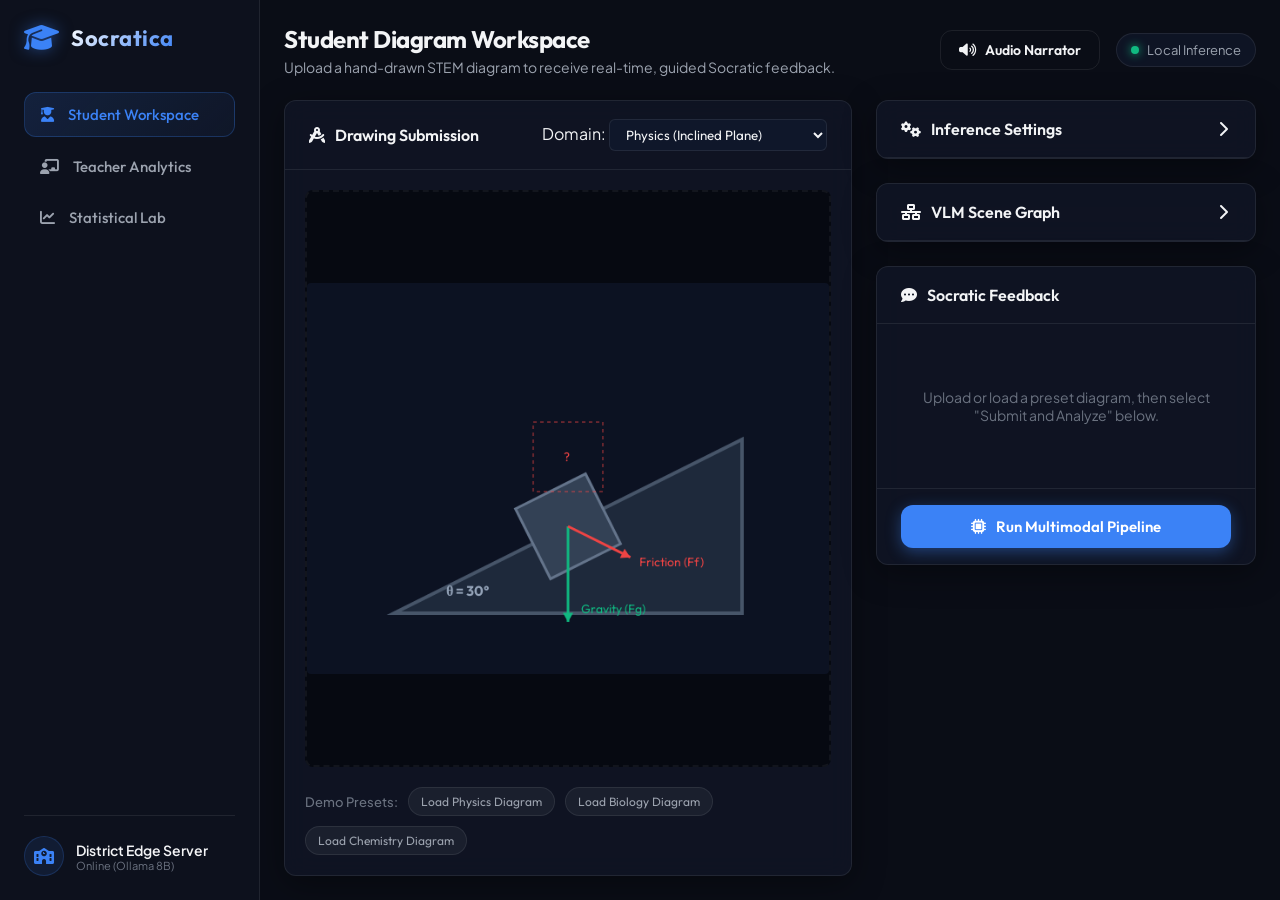
==== Multimodal LLM/frontend/index.html @ 5f51d207 "Initial commit" ====
<!DOCTYPE html>
<html lang="en">
<head>
    <meta charset="UTF-8">
    <meta name="viewport" content="width=device-width, initial-scale=1.0">
    <title>Socratica: Multimodal AI STEM Diagram Feedback System</title>
    <!-- Modern Premium Typography -->
    <link href="https://fonts.googleapis.com/css2?family=Outfit:wght@300;400;500;600;700&family=Plus+Jakarta+Sans:wght@300;400;500;600;700&display=swap" rel="stylesheet">
    <!-- FontAwesome for Dashboard Icons -->
    <link rel="stylesheet" href="https://cdnjs.cloudflare.com/ajax/libs/font-awesome/6.4.0/css/all.min.css">
    <!-- Stylesheet -->
    <link rel="stylesheet" href="styles.css">
</head>
<body>
    <div class="app-container">
        <!-- Sidebar Navigation -->
        <aside class="sidebar">
            <div class="brand">
                <i class="fa-solid fa-graduation-cap logo-icon"></i>
                <span class="logo-text">Socratica</span>
            </div>
            
            <nav class="nav-menu">
                <button class="nav-btn active" id="btn-tab-student" onclick="switchTab('student')">
                    <i class="fa-solid fa-user-graduate"></i>
                    <span>Student Workspace</span>
                </button>
                <button class="nav-btn" id="btn-tab-teacher" onclick="switchTab('teacher')">
                    <i class="fa-solid fa-chalkboard-user"></i>
                    <span>Teacher Analytics</span>
                </button>
                <button class="nav-btn" id="btn-tab-stats" onclick="switchTab('stats')">
                    <i class="fa-solid fa-chart-line"></i>
                    <span>Statistical Lab</span>
                </button>
            </nav>

            <div class="sidebar-footer">
                <div class="user-badge">
                    <div class="avatar"><i class="fa-solid fa-school"></i></div>
                    <div class="user-info">
                        <span class="user-name">District Edge Server</span>
                        <span class="user-role">Online (Ollama 8B)</span>
                    </div>
                </div>
            </div>
        </aside>

        <!-- Main Content Area -->
        <main class="main-content">
            <!-- Header bar -->
            <header class="app-header">
                <div class="header-title">
                    <h1 id="header-main-text">Student Diagram Workspace</h1>
                    <p id="header-sub-text">Upload a hand-drawn STEM diagram to receive real-time, guided Socratic feedback.</p>
                </div>
                <div class="header-actions">
                    <button class="action-btn outline" onclick="toggleAccessibilityMode()">
                        <i class="fa-solid fa-volume-high" id="audio-icon"></i>
                        <span>Audio Narrator</span>
                    </button>
                    <div class="connection-status">
                        <span class="status-indicator online"></span>
                        <span>Local Inference</span>
                    </div>
                </div>
            </header>

            <!-- ================= STUDENT WORKSPACE TAB ================= -->
            <section id="tab-student" class="tab-content active">
                <div class="workspace-grid">
                    <!-- Left: Upload & Canvas Overlay -->
                    <div class="card canvas-card">
                        <div class="card-header">
                            <h3><i class="fa-solid fa-compass-drafting text-primary"></i> Drawing Submission</h3>
                            <div class="domain-selector">
                                <label for="domain-select">Domain:</label>
                                <select id="domain-select" onchange="onDomainChange()">
                                    <option value="physics">Physics (Inclined Plane)</option>
                                    <option value="biology">Biology (Plant Cell)</option>
                                    <option value="chemistry">Chemistry (Water Lewis Dot)</option>
                                </select>
                            </div>
                        </div>

                        <div class="canvas-container" id="canvas-container">
                            <div class="drop-zone" id="drop-zone">
                                <i class="fa-solid fa-cloud-arrow-up upload-icon"></i>
                                <p class="primary-text">Drag student diagram here or click to browse</p>
                                <p class="secondary-text">Supports JPG, PNG, WEBP</p>
                                <input type="file" id="file-input" style="display: none;" accept="image/*">
                            </div>
                            <!-- Live Interactive Canvas Overlay -->
                            <div class="image-wrapper" id="image-wrapper" style="display: none;">
                                <img id="uploaded-img" src="" alt="Student diagram submission">
                                <canvas id="overlay-canvas"></canvas>
                            </div>
                        </div>

                        <div class="demo-quick-uploads">
                            <span class="demo-label">Demo Presets:</span>
                            <button class="demo-pill" onclick="loadDemoPreset('physics')">Load Physics Diagram</button>
                            <button class="demo-pill" onclick="loadDemoPreset('biology')">Load Biology Diagram</button>
                            <button class="demo-pill" onclick="loadDemoPreset('chemistry')">Load Chemistry Diagram</button>
                        </div>
                    </div>

                    <!-- Right: Settings, Scene Graph & AI Feedback -->
                    <div class="workspace-sidebar">
                        <!-- Pipeline Settings Box -->
                        <div class="card collapsed" id="settings-card">
                            <div class="card-header collapsible" onclick="toggleCard('settings-card')">
                                <h3><i class="fa-solid fa-gears text-primary"></i> Inference Settings</h3>
                                <i class="fa-solid fa-chevron-down toggle-arrow"></i>
                            </div>
                            <div class="card-body">
                                <div class="control-group" style="margin-bottom: 12px;">
                                    <label for="vlm-provider-select" style="font-size: 13px; font-weight: 500;">VLM Engine:</label>
                                    <select id="vlm-provider-select" onchange="toggleApiInputs()" style="width: 100%; background-color: #0f172a; color: var(--text-primary); border: 1px solid var(--border-color); border-radius: 6px; padding: 6px 12px; margin-top: 4px; outline: none; cursor: pointer;">
                                        <option value="mock">Mock (Demo Mode)</option>
                                        <option value="ollama">Ollama (Local VLM)</option>
                                        <option value="nvidia">Nvidia NIM (Cloud VLM)</option>
                                    </select>
                                </div>
                                <div class="control-group" style="margin-bottom: 12px;">
                                    <label for="llm-provider-select" style="font-size: 13px; font-weight: 500;">LLM Engine:</label>
                                    <select id="llm-provider-select" onchange="toggleApiInputs()" style="width: 100%; background-color: #0f172a; color: var(--text-primary); border: 1px solid var(--border-color); border-radius: 6px; padding: 6px 12px; margin-top: 4px; outline: none; cursor: pointer;">
                                        <option value="mock">Mock (Demo Mode)</option>
                                        <option value="ollama">Ollama (Local LLM)</option>
                                        <option value="nvidia">Nvidia NIM (Cloud LLM)</option>
                                    </select>
                                </div>
                                <div id="nvidia-key-container" class="control-group" style="display: none; margin-bottom: 12px;">
                                    <label for="nvidia-api-key" style="font-size: 13px; font-weight: 500;">NVIDIA API Key:</label>
                                    <input type="password" id="nvidia-api-key" placeholder="Enter nvapi-..." style="width: 100%; background-color: #0f172a; color: var(--text-primary); border: 1px solid var(--border-color); border-radius: 6px; padding: 6px 12px; margin-top: 4px; outline: none;">
                                </div>
                                <div id="ollama-url-container" class="control-group" style="display: none; margin-bottom: 12px;">
                                    <label for="ollama-base-url" style="font-size: 13px; font-weight: 500;">Ollama Base URL:</label>
                                    <input type="text" id="ollama-base-url" value="http://localhost:11434" style="width: 100%; background-color: #0f172a; color: var(--text-primary); border: 1px solid var(--border-color); border-radius: 6px; padding: 6px 12px; margin-top: 4px; outline: none;">
                                </div>
                            </div>
                        </div>

                        <!-- Scene Graph Box -->
                        <div class="card collapsed" id="scenegraph-card">
                            <div class="card-header collapsible" onclick="toggleCard('scenegraph-card')">
                                <h3><i class="fa-solid fa-network-wired text-purple"></i> VLM Scene Graph</h3>
                                <i class="fa-solid fa-chevron-down toggle-arrow"></i>
                            </div>
                            <div class="card-body">
                                <div id="scenegraph-placeholder" class="placeholder-content">
                                    Analyze a diagram to see the extracted visual relationships.
                                </div>
                                <pre id="scenegraph-json" class="json-code" style="display: none;"></pre>
                            </div>
                        </div>

                        <!-- Feedback Panel -->
                        <div class="card" id="feedback-card">
                            <div class="card-header">
                                <h3><i class="fa-solid fa-comment-dots text-emerald"></i> Socratic Feedback</h3>
                            </div>
                            <div class="card-body feedback-body">
                                <div id="feedback-placeholder" class="placeholder-content">
                                    Upload or load a preset diagram, then select "Submit and Analyze" below.
                                </div>
                                <div id="feedback-content" style="display: none;">
                                    <div class="misconceptions-log">
                                        <h4>Detected Conceptual Gaps</h4>
                                        <div id="misconception-list"></div>
                                    </div>

                                    <div class="chat-thread">
                                        <div class="chat-message bot">
                                            <div class="avatar-sm"><i class="fa-solid fa-robot"></i></div>
                                            <div class="message-bubble" id="socratic-prompt-bubble"></div>
                                        </div>
                                    </div>
                                </div>
                            </div>
                            <div class="card-footer">
                                <button class="btn btn-primary btn-full" id="btn-submit-diagram" onclick="submitDiagram()">
                                    <i class="fa-solid fa-microchip"></i> Run Multimodal Pipeline
                                </button>
                            </div>
                        </div>
                    </div>
                </div>
            </section>

            <!-- ================= TEACHER ANALYTICS TAB ================= -->
            <section id="tab-teacher" class="tab-content">
                <div class="teacher-grid">
                    <!-- Top stats cards -->
                    <div class="metrics-row">
                        <div class="metric-card card">
                            <span class="metric-label">Assessment Class Size</span>
                            <span class="metric-value" id="metrics-class-size">28</span>
                            <span class="metric-trend text-green"><i class="fa-solid fa-circle-check"></i> Standard Cohort</span>
                        </div>
                        <div class="metric-card card">
                            <span class="metric-label">Class Normalized Gain (g)</span>
                            <span class="metric-value" id="metrics-learning-gain">0.485</span>
                            <span class="metric-trend text-green"><i class="fa-solid fa-arrow-trend-up"></i> +14% vs Static Feedback</span>
                        </div>
                        <div class="metric-card card">
                            <span class="metric-label">Active Misconceptions</span>
                            <span class="metric-value text-red" id="metrics-active-errors">2</span>
                            <span class="metric-trend text-red" id="metrics-attention-note"><i class="fa-solid fa-triangle-exclamation"></i> Action Needed</span>
                        </div>
                    </div>

                    <div class="analytics-row">
                        <!-- Heatmap Chart -->
                        <div class="card chart-card">
                            <div class="card-header">
                                <h3><i class="fa-solid fa-fire text-red"></i> Misconception Distribution Heatmap</h3>
                            </div>
                            <div class="card-body">
                                <p class="chart-desc">Tracks which learning errors are most prevalent across the class.</p>
                                <div class="bar-chart-container" id="bar-chart">
                                    <!-- Bar rows generated dynamically -->
                                </div>
                            </div>
                        </div>

                        <!-- Longitudinal Track -->
                        <div class="card timeline-card">
                            <div class="card-header">
                                <h3><i class="fa-solid fa-clock-rotate-left text-blue"></i> Longitudinal Student Progress</h3>
                            </div>
                            <div class="card-body">
                                <p class="chart-desc">Monitors single-student error correction path across four consecutive tasks.</p>
                                <div class="longitudinal-timeline" id="longitudinal-timeline">
                                    <!-- Timeline points generated dynamically -->
                                </div>
                            </div>
                        </div>
                    </div>

                    <!-- Taxonomy Explorer -->
                    <div class="card taxonomy-card">
                        <div class="card-header">
                            <h3><i class="fa-solid fa-database text-purple"></i> AAAS Project 2061 & MaLT Taxonomy Reference</h3>
                        </div>
                        <div class="card-body">
                            <div class="taxonomy-explorer" id="taxonomy-explorer">
                                <!-- Collapsible taxonomy list generated dynamically -->
                            </div>
                        </div>
                    </div>
                </div>
            </section>

            <!-- ================= STATISTICAL LAB TAB ================= -->
            <section id="tab-stats" class="tab-content">
                <div class="stats-grid">
                    <!-- Left: Control sliders -->
                    <div class="card stats-control-card">
                        <div class="card-header">
                            <h3><i class="fa-solid fa-sliders text-primary"></i> Pre-Registered Parameters</h3>
                        </div>
                        <div class="card-body">
                            <div class="control-group">
                                <div class="control-labels">
                                    <label for="slider-power">Statistical Power (1 - β)</label>
                                    <span class="val-display" id="val-power">80%</span>
                                </div>
                                <input type="range" id="slider-power" min="0.70" max="0.95" step="0.05" value="0.80" oninput="updateStatsParams()">
                            </div>

                            <div class="control-group">
                                <div class="control-labels">
                                    <label for="slider-alpha">Significance Level (α)</label>
                                    <span class="val-display" id="val-alpha">0.05</span>
                                </div>
                                <input type="range" id="slider-alpha" min="0.01" max="0.10" step="0.01" value="0.05" oninput="updateStatsParams()">
                            </div>

                            <div class="control-group">
                                <div class="control-labels">
                                    <label for="slider-effect">Min Detectable Effect Size (d)</label>
                                    <span class="val-display" id="val-effect">0.30</span>
                                </div>
                                <input type="range" id="slider-effect" min="0.15" max="0.60" step="0.05" value="0.30" oninput="updateStatsParams()">
                            </div>

                            <button class="btn btn-secondary btn-full margin-top" onclick="triggerStatisticalRun()">
                                <i class="fa-solid fa-calculator"></i> Run Significance Calculations
                            </button>
                        </div>
                    </div>

                    <!-- Right: Results Card -->
                    <div class="card stats-results-card">
                        <div class="card-header">
                            <h3><i class="fa-solid fa-clipboard-check text-green"></i> Hypothesis Test Analysis</h3>
                        </div>
                        <div class="card-body">
                            <div class="stats-results-flex">
                                <div class="cohort-summary-box">
                                    <h4>Calculated Minimum Sample Size</h4>
                                    <div class="n-value" id="stats-n-value">175</div>
                                    <p class="n-subtext">Students needed per group (Control / Treatment)</p>
                                </div>
                                <div class="cohort-summary-box">
                                    <h4>Significance Outcome</h4>
                                    <div class="p-value" id="stats-p-value">p = 0.0031</div>
                                    <p class="p-subtext text-green" id="stats-verdict-text">Significant (p < 0.05)</p>
                                </div>
                            </div>

                            <div class="stats-details-table">
                                <div class="table-header-row">
                                    <span>Metric</span>
                                    <span>Control (Static)</span>
                                    <span>Treatment (Socratic)</span>
                                </div>
                                <div class="table-row">
                                    <span>Sample Mean (Normalized Gain)</span>
                                    <span id="stat-mean-control">0.380</span>
                                    <span id="stat-mean-treatment">0.490</span>
                                </div>
                                <div class="table-row">
                                    <span>Cohen's d Effect Size</span>
                                    <span colspan="2" class="text-bold" id="stat-effect-size">0.312</span>
                                </div>
                                <div class="table-row">
                                    <span>Welch's t-statistic</span>
                                    <span colspan="2" id="stat-t-value">2.915</span>
                                </div>
                            </div>
                        </div>
                    </div>
                </div>
            </section>
        </main>
    </div>

    <!-- Script loading -->
    <script src="app.js?v=1.0.2"></script>
</body>
</html>
---- Multimodal LLM/frontend/styles.css ----
/* Design System & Root Tokens */
:root {
    --bg-base: #0a0d16;
    --bg-surface: rgba(18, 24, 41, 0.7);
    --bg-surface-solid: #121829;
    --border-color: rgba(255, 255, 255, 0.08);
    --text-primary: #f3f4f6;
    --text-secondary: #9ca3af;
    --text-muted: #6b7280;
    
    --color-primary: #3b82f6; /* Electric Blue */
    --color-primary-hover: #2563eb;
    --color-emerald: #10b981; /* Socratic Emerald */
    --color-purple: #8b5cf6; /* Visual VLM Purple */
    --color-red: #ef4444; /* Error Crimson */
    --color-blue: #0ea5e9;
    
    --font-heading: 'Outfit', sans-serif;
    --font-body: 'Plus Jakarta Sans', sans-serif;
    --shadow-premium: 0 8px 32px 0 rgba(0, 0, 0, 0.37);
    --border-radius: 12px;
}

* {
    box-sizing: border-box;
    margin: 0;
    padding: 0;
}

body {
    background-color: var(--bg-base);
    color: var(--text-primary);
    font-family: var(--font-body);
    overflow: hidden;
    height: 100vh;
}

/* App Container Layout */
.app-container {
    display: flex;
    height: 100vh;
    width: 100vw;
}

/* Sidebar Navigation Styling */
.sidebar {
    width: 260px;
    background-color: #0d111d;
    border-right: 1px solid var(--border-color);
    display: flex;
    flex-direction: column;
    padding: 24px;
    flex-shrink: 0;
}

.brand {
    display: flex;
    align-items: center;
    gap: 12px;
    margin-bottom: 40px;
}

.logo-icon {
    font-size: 28px;
    color: var(--color-primary);
    text-shadow: 0 0 15px rgba(59, 130, 246, 0.5);
}

.logo-text {
    font-family: var(--font-heading);
    font-size: 22px;
    font-weight: 700;
    letter-spacing: 0.5px;
    background: linear-gradient(135deg, #fff 0%, #3b82f6 100%);
    -webkit-background-clip: text;
    -webkit-text-fill-color: transparent;
}

.nav-menu {
    display: flex;
    flex-direction: column;
    gap: 8px;
    flex-grow: 1;
}

.nav-btn {
    display: flex;
    align-items: center;
    gap: 14px;
    background: none;
    border: none;
    color: var(--text-secondary);
    padding: 12px 16px;
    font-size: 15px;
    font-family: var(--font-heading);
    font-weight: 500;
    border-radius: var(--border-radius);
    cursor: pointer;
    transition: all 0.2s ease;
    text-align: left;
}

.nav-btn:hover {
    background-color: rgba(255, 255, 255, 0.03);
    color: var(--text-primary);
}

.nav-btn.active {
    background: linear-gradient(135deg, rgba(59, 130, 246, 0.15) 0%, rgba(59, 130, 246, 0.05) 100%);
    color: var(--color-primary);
    border: 1px solid rgba(59, 130, 246, 0.25);
}

.sidebar-footer {
    border-top: 1px solid var(--border-color);
    padding-top: 20px;
}

.user-badge {
    display: flex;
    align-items: center;
    gap: 12px;
}

.avatar {
    width: 40px;
    height: 40px;
    border-radius: 50%;
    background-color: rgba(59, 130, 246, 0.1);
    display: flex;
    align-items: center;
    justify-content: center;
    color: var(--color-primary);
    font-size: 16px;
    border: 1px solid rgba(59, 130, 246, 0.2);
}

.user-info {
    display: flex;
    flex-direction: column;
}

.user-name {
    font-size: 14px;
    font-weight: 600;
}

.user-role {
    font-size: 11px;
    color: var(--text-muted);
}

/* Main Content Area */
.main-content {
    flex-grow: 1;
    display: flex;
    flex-direction: column;
    background-color: var(--bg-base);
    padding: 24px;
    overflow-y: auto;
}

/* Header bar */
.app-header {
    display: flex;
    justify-content: space-between;
    align-items: center;
    margin-bottom: 24px;
}

.header-title h1 {
    font-family: var(--font-heading);
    font-size: 24px;
    font-weight: 700;
    letter-spacing: -0.5px;
    margin-bottom: 4px;
}

.header-title p {
    color: var(--text-secondary);
    font-size: 14px;
}

.header-actions {
    display: flex;
    align-items: center;
    gap: 16px;
}

.action-btn {
    display: flex;
    align-items: center;
    gap: 8px;
    padding: 10px 18px;
    border-radius: var(--border-radius);
    font-family: var(--font-heading);
    font-weight: 600;
    cursor: pointer;
    font-size: 14px;
    transition: all 0.2s ease;
}

.action-btn.outline {
    background: none;
    border: 1px solid var(--border-color);
    color: var(--text-primary);
}

.action-btn.outline:hover {
    background-color: rgba(255, 255, 255, 0.05);
    border-color: var(--text-secondary);
}

.connection-status {
    display: flex;
    align-items: center;
    gap: 8px;
    font-size: 13px;
    color: var(--text-secondary);
    background-color: #0e1424;
    padding: 8px 14px;
    border-radius: 40px;
    border: 1px solid var(--border-color);
}

.status-indicator {
    width: 8px;
    height: 8px;
    border-radius: 50%;
}

.status-indicator.online {
    background-color: var(--color-emerald);
    box-shadow: 0 0 10px var(--color-emerald);
}

/* Tab Structure */
.tab-content {
    display: none;
    flex-grow: 1;
    height: calc(100vh - 120px);
}

.tab-content.active {
    display: block;
}

/* General Card Design (Glassmorphism) */
.card {
    background: var(--bg-surface);
    backdrop-filter: blur(12px);
    -webkit-backdrop-filter: blur(12px);
    border: 1px solid var(--border-color);
    border-radius: var(--border-radius);
    display: flex;
    flex-direction: column;
    overflow: hidden;
    box-shadow: var(--shadow-premium);
}

.card-header {
    padding: 18px 24px;
    border-bottom: 1px solid var(--border-color);
    display: flex;
    justify-content: space-between;
    align-items: center;
}

.card-header h3 {
    font-family: var(--font-heading);
    font-size: 16px;
    font-weight: 600;
    display: flex;
    align-items: center;
    gap: 10px;
}

.card-body {
    padding: 24px;
    flex-grow: 1;
    overflow-y: auto;
}

.card-footer {
    padding: 16px 24px;
    border-top: 1px solid var(--border-color);
}

/* Buttons */
.btn {
    padding: 12px 24px;
    border: none;
    border-radius: var(--border-radius);
    font-family: var(--font-heading);
    font-weight: 600;
    cursor: pointer;
    font-size: 15px;
    display: flex;
    align-items: center;
    justify-content: center;
    gap: 10px;
    transition: all 0.2s ease;
}

.btn-primary {
    background-color: var(--color-primary);
    color: #fff;
    box-shadow: 0 4px 15px rgba(59, 130, 246, 0.4);
}

.btn-primary:hover {
    background-color: var(--color-primary-hover);
    transform: translateY(-1px);
}

.btn-secondary {
    background-color: var(--color-emerald);
    color: #fff;
    box-shadow: 0 4px 15px rgba(16, 185, 129, 0.3);
}

.btn-secondary:hover {
    background-color: #059669;
    transform: translateY(-1px);
}

.btn-full {
    width: 100%;
}

/* ================= STUDENT WORKSPACE STYLING ================= */
.workspace-grid {
    display: grid;
    grid-template-columns: 1fr 380px;
    gap: 24px;
    height: 100%;
}

.canvas-card {
    height: 100%;
}

.domain-selector select {
    background-color: #0f172a;
    color: var(--text-primary);
    border: 1px solid var(--border-color);
    border-radius: 6px;
    padding: 6px 12px;
    font-family: var(--font-heading);
    cursor: pointer;
    outline: none;
}

.canvas-container {
    flex-grow: 1;
    display: flex;
    align-items: center;
    justify-content: center;
    background-color: #060911;
    border: 2px dashed rgba(255, 255, 255, 0.05);
    margin: 20px;
    border-radius: 8px;
    overflow: hidden;
    position: relative;
    min-height: 380px;
}

.drop-zone {
    text-align: center;
    padding: 40px;
    cursor: pointer;
    transition: background-color 0.2s ease;
}

.drop-zone:hover {
    background-color: rgba(255, 255, 255, 0.01);
}

.upload-icon {
    font-size: 48px;
    color: var(--text-muted);
    margin-bottom: 16px;
}

.drop-zone .primary-text {
    font-size: 15px;
    font-weight: 500;
    margin-bottom: 6px;
}

.drop-zone .secondary-text {
    color: var(--text-muted);
    font-size: 13px;
}

.image-wrapper {
    position: relative;
    max-width: 100%;
    max-height: 100%;
    display: flex;
    align-items: center;
    justify-content: center;
}

#uploaded-img {
    max-width: 100%;
    max-height: 480px;
    display: block;
    border-radius: 4px;
}

#overlay-canvas {
    position: absolute;
    top: 0;
    left: 0;
    width: 100%;
    height: 100%;
    pointer-events: none; /* Let clicks pass through if needed */
}

.demo-quick-uploads {
    display: flex;
    align-items: center;
    gap: 10px;
    padding: 0 20px 20px 20px;
    flex-wrap: wrap;
}

.demo-label {
    font-size: 13px;
    color: var(--text-muted);
    font-weight: 500;
}

.demo-pill {
    background-color: rgba(255, 255, 255, 0.05);
    border: 1px solid var(--border-color);
    color: var(--text-secondary);
    padding: 6px 12px;
    border-radius: 40px;
    font-size: 12px;
    font-family: var(--font-heading);
    cursor: pointer;
    transition: all 0.2s ease;
}

.demo-pill:hover {
    background-color: var(--color-primary);
    color: #fff;
    border-color: var(--color-primary);
}

/* Sidebar Columns */
.workspace-sidebar {
    display: flex;
    flex-direction: column;
    gap: 24px;
    height: 100%;
}

.collapsible {
    cursor: pointer;
}

.toggle-arrow {
    transition: transform 0.3s ease;
}

.card.collapsed .toggle-arrow {
    transform: rotate(-90deg);
}

.card.collapsed .card-body {
    display: none;
}

.json-code {
    background-color: #070913;
    padding: 14px;
    border-radius: 6px;
    font-family: monospace;
    font-size: 11px;
    color: #cbd5e1;
    overflow-x: auto;
    max-height: 200px;
}

.feedback-body {
    display: flex;
    flex-direction: column;
    gap: 16px;
}

.placeholder-content {
    color: var(--text-muted);
    font-size: 14px;
    text-align: center;
    padding: 40px 20px;
    display: flex;
    align-items: center;
    justify-content: center;
    height: 100%;
}

/* Socratic log elements */
.misconceptions-log {
    background-color: rgba(239, 68, 68, 0.04);
    border: 1px solid rgba(239, 68, 68, 0.15);
    border-radius: 8px;
    padding: 14px;
    margin-bottom: 12px;
}

.misconceptions-log h4 {
    font-size: 13px;
    font-family: var(--font-heading);
    color: var(--color-red);
    margin-bottom: 8px;
}

.misconceptions-log .error-badge {
    display: flex;
    justify-content: space-between;
    align-items: center;
    background-color: rgba(239, 68, 68, 0.08);
    padding: 6px 10px;
    border-radius: 4px;
    font-size: 12px;
    margin-top: 6px;
    border: 1px solid rgba(239, 68, 68, 0.1);
}

.error-badge .code-tag {
    font-family: var(--font-heading);
    font-weight: 700;
    color: var(--color-red);
}

/* Chat bubble dialogue styling */
.chat-thread {
    display: flex;
    flex-direction: column;
    gap: 12px;
}

.chat-message {
    display: flex;
    gap: 10px;
    align-items: flex-start;
}

.avatar-sm {
    width: 32px;
    height: 32px;
    border-radius: 50%;
    background-color: rgba(16, 185, 129, 0.1);
    display: flex;
    align-items: center;
    justify-content: center;
    color: var(--color-emerald);
    border: 1px solid rgba(16, 185, 129, 0.2);
}

.message-bubble {
    background-color: #162035;
    padding: 12px 16px;
    border-radius: 0 12px 12px 12px;
    font-size: 14px;
    line-height: 1.5;
    color: #e5e7eb;
    max-width: 85%;
}

/* ================= TEACHER WORKSPACE STYLING ================= */
.teacher-grid {
    display: flex;
    flex-direction: column;
    gap: 24px;
    padding-bottom: 40px;
}

.metrics-row {
    display: grid;
    grid-template-columns: repeat(3, 1fr);
    gap: 24px;
}

.metric-card {
    padding: 20px 24px;
}

.metric-label {
    font-size: 13px;
    color: var(--text-muted);
    font-weight: 500;
    text-transform: uppercase;
    letter-spacing: 0.5px;
    margin-bottom: 6px;
}

.metric-value {
    font-family: var(--font-heading);
    font-size: 32px;
    font-weight: 700;
    margin-bottom: 6px;
}

.metric-value.text-red {
    color: var(--color-red);
}

.metric-trend {
    font-size: 12px;
    font-weight: 600;
}

.text-green { color: var(--color-emerald); }
.text-red { color: var(--color-red); }
.text-bold { font-weight: 700; }

.analytics-row {
    display: grid;
    grid-template-columns: 1fr 420px;
    gap: 24px;
}

.chart-desc {
    font-size: 13px;
    color: var(--text-muted);
    margin-bottom: 20px;
}

/* Custom Heatmap/Bar chart generated dynamically */
.bar-chart-container {
    display: flex;
    flex-direction: column;
    gap: 16px;
}

.bar-row {
    display: flex;
    flex-direction: column;
    gap: 6px;
}

.bar-labels {
    display: flex;
    justify-content: space-between;
    font-size: 13px;
    font-weight: 500;
}

.bar-track {
    height: 12px;
    background-color: rgba(255, 255, 255, 0.03);
    border-radius: 10px;
    overflow: hidden;
    border: 1px solid var(--border-color);
}

.bar-fill {
    height: 100%;
    background: linear-gradient(90deg, var(--color-primary) 0%, var(--color-purple) 100%);
    border-radius: 10px;
    width: 0%; /* Animates in JS */
    transition: width 1s cubic-bezier(0.4, 0, 0.2, 1);
}

.bar-fill.warning {
    background: linear-gradient(90deg, var(--color-red) 0%, #f97316 100%);
}

/* Longitudinal Progress nodes */
.longitudinal-timeline {
    display: flex;
    flex-direction: column;
    gap: 20px;
    padding-left: 10px;
    position: relative;
}

.longitudinal-timeline::before {
    content: '';
    position: absolute;
    left: 16px;
    top: 10px;
    bottom: 10px;
    width: 2px;
    background-color: var(--border-color);
}

.timeline-point {
    display: flex;
    gap: 20px;
    position: relative;
}

.timeline-bullet {
    width: 14px;
    height: 14px;
    border-radius: 50%;
    background-color: var(--bg-surface-solid);
    border: 3px solid var(--color-primary);
    z-index: 2;
    margin-top: 4px;
    margin-left: 10px;
    box-shadow: 0 0 10px rgba(59, 130, 246, 0.5);
}

.timeline-bullet.resolved {
    border-color: var(--color-emerald);
    box-shadow: 0 0 10px rgba(16, 185, 129, 0.5);
}

.timeline-info {
    display: flex;
    flex-direction: column;
    gap: 4px;
}

.timeline-title {
    font-size: 14px;
    font-weight: 600;
}

.timeline-desc {
    font-size: 12px;
    color: var(--text-secondary);
}

/* Taxonomy collapsible view */
.taxonomy-explorer {
    display: flex;
    flex-direction: column;
    gap: 12px;
}

.taxonomy-node {
    border: 1px solid var(--border-color);
    border-radius: 8px;
    background-color: rgba(255, 255, 255, 0.01);
}

.taxonomy-title {
    padding: 12px 18px;
    font-size: 14px;
    font-weight: 600;
    cursor: pointer;
    display: flex;
    justify-content: space-between;
    align-items: center;
}

.taxonomy-details {
    padding: 14px 18px;
    border-top: 1px solid var(--border-color);
    font-size: 13px;
    color: var(--text-secondary);
    display: none;
    background-color: rgba(0, 0, 0, 0.2);
}

.taxonomy-node.open .taxonomy-details {
    display: block;
}

.taxonomy-node.open .toggle-arrow {
    transform: rotate(180deg);
}

/* ================= STATISTICAL LAB STYLING ================= */
.stats-grid {
    display: grid;
    grid-template-columns: 340px 1fr;
    gap: 24px;
    height: 100%;
}

.control-group {
    margin-bottom: 24px;
}

.control-labels {
    display: flex;
    justify-content: space-between;
    font-size: 13px;
    margin-bottom: 8px;
    font-weight: 500;
}

.val-display {
    color: var(--color-primary);
    font-weight: 700;
}

input[type="range"] {
    width: 100%;
    accent-color: var(--color-primary);
    background-color: rgba(255, 255, 255, 0.1);
    height: 6px;
    border-radius: 3px;
    outline: none;
}

.margin-top {
    margin-top: 32px;
}

.stats-results-flex {
    display: flex;
    gap: 24px;
    margin-bottom: 32px;
}

.cohort-summary-box {
    flex: 1;
    background-color: rgba(255, 255, 255, 0.02);
    border: 1px solid var(--border-color);
    border-radius: 8px;
    padding: 20px;
    text-align: center;
}

.cohort-summary-box h4 {
    font-size: 13px;
    color: var(--text-muted);
    font-weight: 500;
    margin-bottom: 8px;
}

.n-value {
    font-family: var(--font-heading);
    font-size: 40px;
    font-weight: 700;
    color: var(--color-primary);
    margin-bottom: 4px;
}

.p-value {
    font-family: var(--font-heading);
    font-size: 40px;
    font-weight: 700;
    color: var(--color-emerald);
    margin-bottom: 4px;
}

.n-subtext, .p-subtext {
    font-size: 11px;
    color: var(--text-muted);
}

.stats-details-table {
    display: flex;
    flex-direction: column;
    border: 1px solid var(--border-color);
    border-radius: 8px;
    overflow: hidden;
}

.table-header-row {
    background-color: rgba(255, 255, 255, 0.03);
    border-bottom: 1px solid var(--border-color);
    display: grid;
    grid-template-columns: 2fr 1fr 1fr;
    padding: 12px 18px;
    font-size: 13px;
    font-weight: 600;
    color: var(--text-secondary);
}

.table-row {
    border-bottom: 1px solid rgba(255, 255, 255, 0.04);
    display: grid;
    grid-template-columns: 2fr 1fr 1fr;
    padding: 12px 18px;
    font-size: 13px;
    align-items: center;
}

.table-row:last-child {
    border-bottom: none;
}

.table-row span[colspan="2"] {
    grid-column: span 2;
    text-align: right;
}
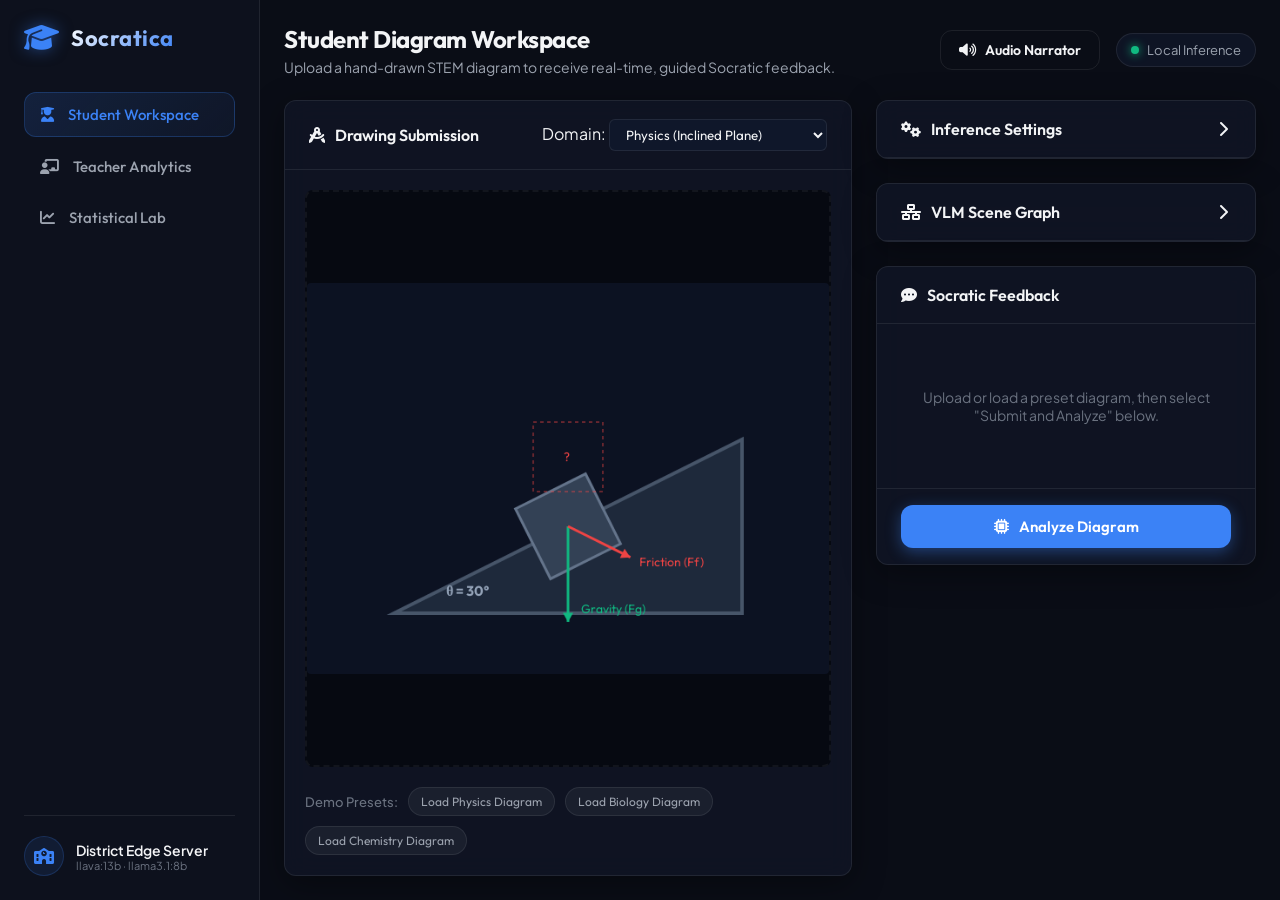
==== commit 00534b99: "feat: add VLM-LLM Diagrammatic Explanation Model" ====
--- a/Multimodal LLM/frontend/index.html
+++ b/Multimodal LLM/frontend/index.html
@@ -40,7 +40,7 @@
                     <div class="avatar"><i class="fa-solid fa-school"></i></div>
                     <div class="user-info">
                         <span class="user-name">District Edge Server</span>
-                        <span class="user-role">Online (Ollama 8B)</span>
+                        <span class="user-role">llava:13b · llama3.1:8b</span>
                     </div>
                 </div>
             </div>
@@ -115,29 +115,22 @@
                             </div>
                             <div class="card-body">
                                 <div class="control-group" style="margin-bottom: 12px;">
-                                    <label for="vlm-provider-select" style="font-size: 13px; font-weight: 500;">VLM Engine:</label>
-                                    <select id="vlm-provider-select" onchange="toggleApiInputs()" style="width: 100%; background-color: #0f172a; color: var(--text-primary); border: 1px solid var(--border-color); border-radius: 6px; padding: 6px 12px; margin-top: 4px; outline: none; cursor: pointer;">
-                                        <option value="mock">Mock (Demo Mode)</option>
-                                        <option value="ollama">Ollama (Local VLM)</option>
-                                        <option value="nvidia">Nvidia NIM (Cloud VLM)</option>
-                                    </select>
+                                    <label style="font-size: 13px; font-weight: 500;">VLM Engine:</label>
+                                    <div style="width: 100%; background-color: #0f172a; color: var(--text-primary); border: 1px solid var(--border-color); border-radius: 6px; padding: 6px 12px; margin-top: 4px; font-size: 13px;">
+                                        🦙 Ollama · <strong>llava:13b</strong> (local)
+                                    </div>
                                 </div>
                                 <div class="control-group" style="margin-bottom: 12px;">
-                                    <label for="llm-provider-select" style="font-size: 13px; font-weight: 500;">LLM Engine:</label>
-                                    <select id="llm-provider-select" onchange="toggleApiInputs()" style="width: 100%; background-color: #0f172a; color: var(--text-primary); border: 1px solid var(--border-color); border-radius: 6px; padding: 6px 12px; margin-top: 4px; outline: none; cursor: pointer;">
-                                        <option value="mock">Mock (Demo Mode)</option>
-                                        <option value="ollama">Ollama (Local LLM)</option>
-                                        <option value="nvidia">Nvidia NIM (Cloud LLM)</option>
-                                    </select>
-                                </div>
-                                <div id="nvidia-key-container" class="control-group" style="display: none; margin-bottom: 12px;">
-                                    <label for="nvidia-api-key" style="font-size: 13px; font-weight: 500;">NVIDIA API Key:</label>
-                                    <input type="password" id="nvidia-api-key" placeholder="Enter nvapi-..." style="width: 100%; background-color: #0f172a; color: var(--text-primary); border: 1px solid var(--border-color); border-radius: 6px; padding: 6px 12px; margin-top: 4px; outline: none;">
-                                </div>
-                                <div id="ollama-url-container" class="control-group" style="display: none; margin-bottom: 12px;">
+                                    <label style="font-size: 13px; font-weight: 500;">LLM Engine:</label>
+                                    <div style="width: 100%; background-color: #0f172a; color: var(--text-primary); border: 1px solid var(--border-color); border-radius: 6px; padding: 6px 12px; margin-top: 4px; font-size: 13px;">
+                                        🦙 Ollama · <strong>llama3.1:8b</strong> (local)
+                                    </div>
+                                </div>
+                                <div class="control-group" style="margin-bottom: 12px;">
                                     <label for="ollama-base-url" style="font-size: 13px; font-weight: 500;">Ollama Base URL:</label>
                                     <input type="text" id="ollama-base-url" value="http://localhost:11434" style="width: 100%; background-color: #0f172a; color: var(--text-primary); border: 1px solid var(--border-color); border-radius: 6px; padding: 6px 12px; margin-top: 4px; outline: none;">
                                 </div>
+                                <div id="ollama-status" style="font-size: 12px; color: #94a3b8; margin-top: 4px;">⏳ Checking Ollama status...</div>
                             </div>
                         </div>
 
@@ -180,8 +173,11 @@
                             </div>
                             <div class="card-footer">
                                 <button class="btn btn-primary btn-full" id="btn-submit-diagram" onclick="submitDiagram()">
-                                    <i class="fa-solid fa-microchip"></i> Run Multimodal Pipeline
+                                    <i class="fa-solid fa-microchip"></i> Analyze Diagram
                                 </button>
+                                <div id="job-status-bar" style="display:none; margin-top:10px; font-size:13px; color:#94a3b8; text-align:center;">
+                                    <i class="fa-solid fa-circle-notch fa-spin"></i> <span id="job-status-text">Processing...</span>
+                                </div>
                             </div>
                         </div>
                     </div>
